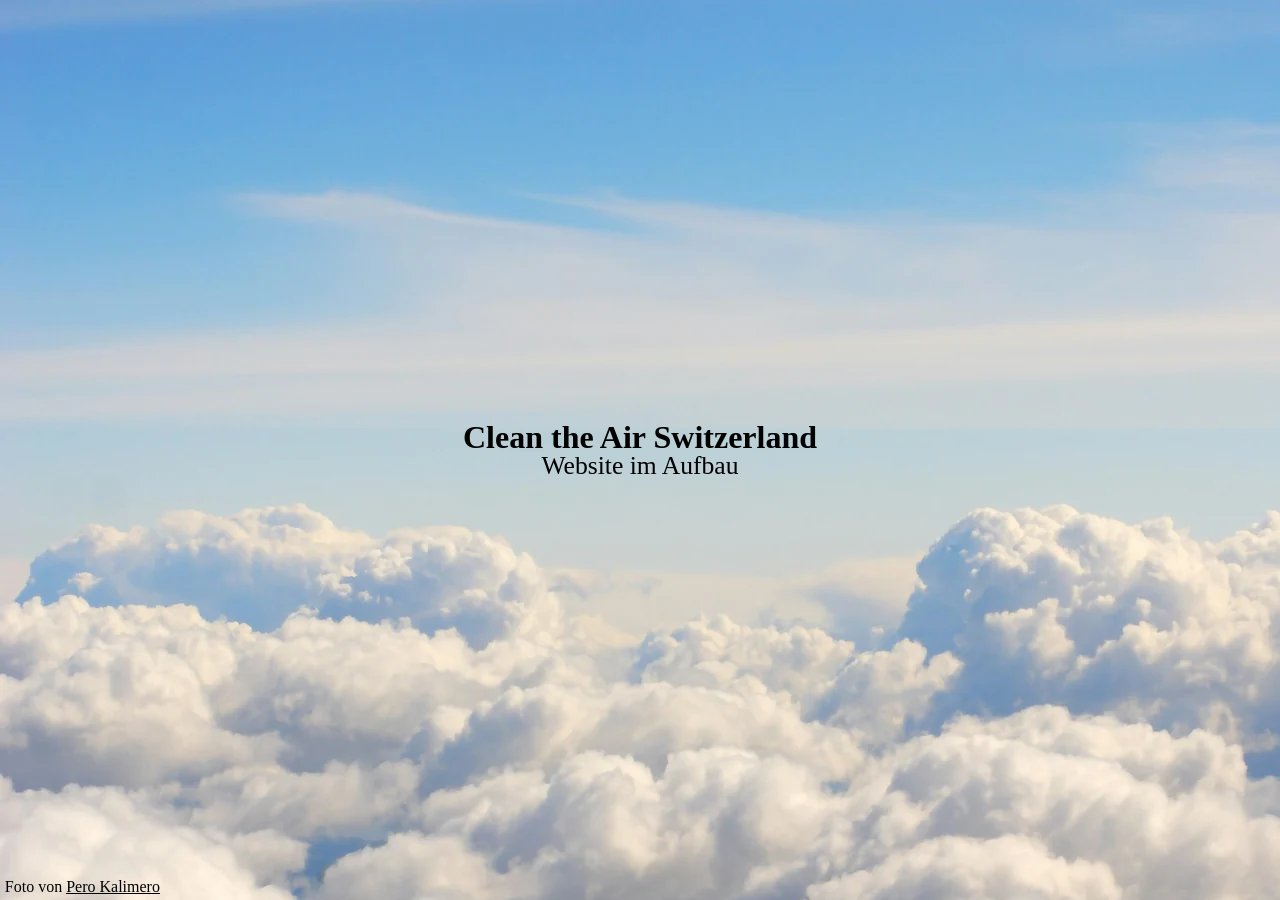
==== index.html @ 8ce50c1e "Initial Website-Draft" ====
<!DOCTYPE html>
<html lang="de">
<head>
    <meta charset="UTF-8">
    <title>Clean the Air Switzerland</title>
    <link rel="stylesheet" href="style/style.css">
</head>
<body>
<section id="welcome-content">
    <h1>Clean the Air Switzerland</h1>
    <p>Website im Aufbau</p>
</section>
<aside id="photo-credits">
    <p>Foto von <a href="https://unsplash.com/photos/nimbus-clouds-and-blue-calm-sky-9BJRGlqoIUk">Pero Kalimero</a></p>
</aside>

</body>
</html>
---- style/style.css ----
/* http://meyerweb.com/eric/tools/css/reset/
   v2.0 | 20110126
   License: none (public domain)
*/

html, body, div, span, applet, object, iframe,
h1, h2, h3, h4, h5, h6, p, blockquote, pre,
a, abbr, acronym, address, big, cite, code,
del, dfn, em, img, ins, kbd, q, s, samp,
small, strike, strong, sub, sup, tt, var,
b, u, i, center,
dl, dt, dd, ol, ul, li,
fieldset, form, label, legend,
table, caption, tbody, tfoot, thead, tr, th, td,
article, aside, canvas, details, embed,
figure, figcaption, footer, header, hgroup,
menu, nav, output, ruby, section, summary,
time, mark, audio, video {
    margin: 0;
    padding: 0;
    border: 0;
    font-size: 100%;
    font: inherit;
    vertical-align: baseline;
}
/* HTML5 display-role reset for older browsers */
article, aside, details, figcaption, figure,
footer, header, hgroup, menu, nav, section {
    display: block;
}
body {
    line-height: 1;
}
ol, ul {
    list-style: none;
}
blockquote, q {
    quotes: none;
}
blockquote:before, blockquote:after,
q:before, q:after {<
    content: '';
    content: none;
}
table {
    border-collapse: collapse;
    border-spacing: 0;
}

/* --------- */

body {
    background-image: url('../img/clouds-by-pero-kalimero.webp');
}

#welcome-content {
    position: absolute;
    top: 50%;
    left:50%;
    transform: translate(-50%, -50%);
    text-align: center;
}

h1 {
    font-weight: bold;
    font-size: 2rem;
}

p {
    font-size: 1.6rem;
}

#photo-credits {
    position: absolute;
    left: 0%;
    bottom: 0%;

    padding-left: 0.3rem;
    padding-bottom: 0.3rem;

    p {
        font-size: 1rem;
    }

    a {
        color: black;
    }


}
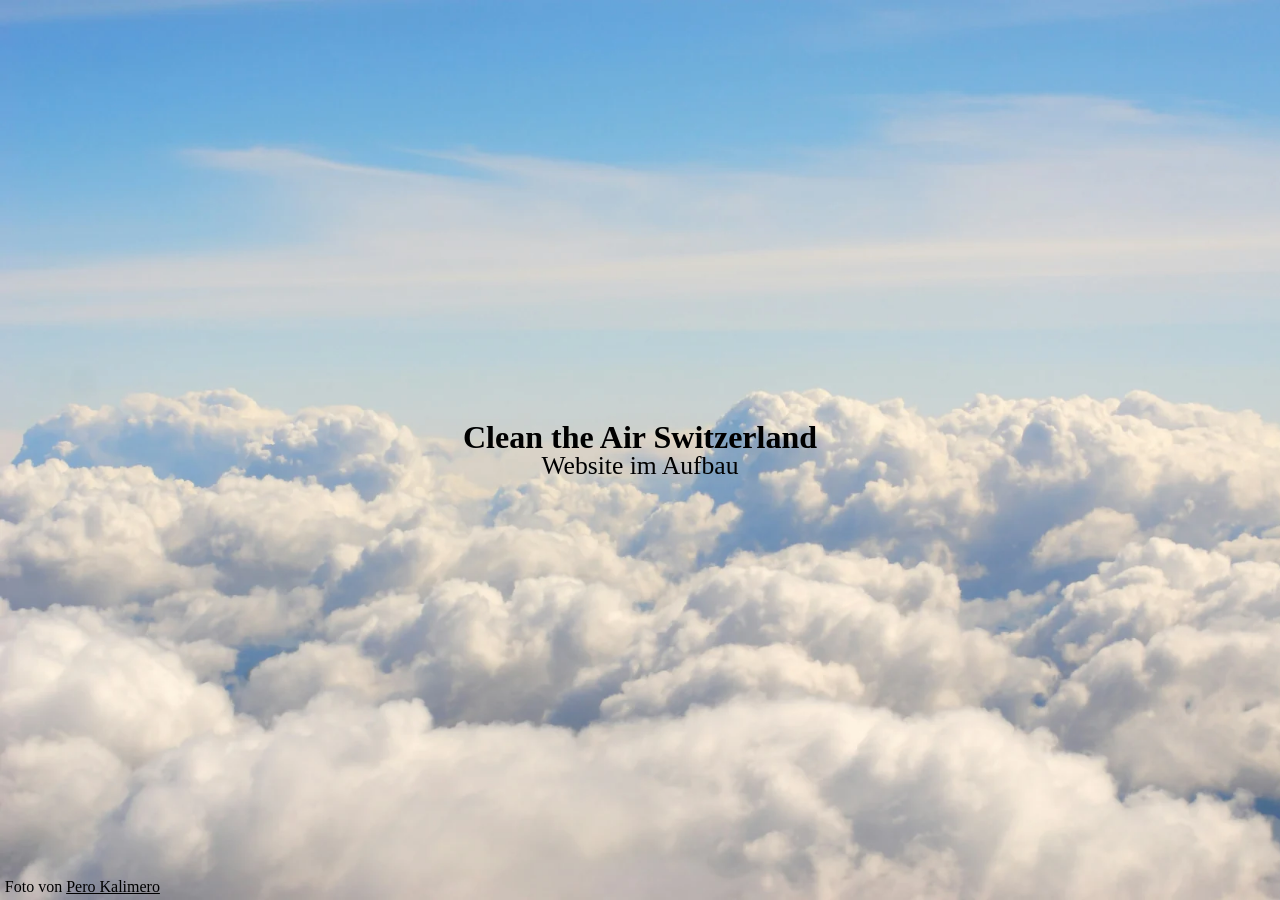
==== commit 98daa578: "Add Plausible" ====
--- a/index.html
+++ b/index.html
@@ -4,6 +4,7 @@
     <meta charset="UTF-8">
     <title>Clean the Air Switzerland</title>
     <link rel="stylesheet" href="style/style.css">
+    <script defer data-domain="clean-the-air.ch" src="https://plausible.io/js/script.file-downloads.outbound-links.pageview-props.tagged-events.js"></script>
 </head>
 <body>
 <section id="welcome-content">
--- a/style/style.css
+++ b/style/style.css
@@ -50,6 +50,12 @@
 /* --------- */
 
 body {
+    background-repeat: no-repeat;
+    background-size: cover;
+    background-attachment: fixed;
+    height: 100lvh;
+    width: 100vw;
+    margin: 0;
     background-image: url('../img/clouds-by-pero-kalimero.webp');
 }
 
@@ -85,6 +91,11 @@
     a {
         color: black;
     }
+}
 
 
+@media screen and (max-device-width: 1200px) {
+    h1 {
+        font-size: 3rem;
+    }
 }
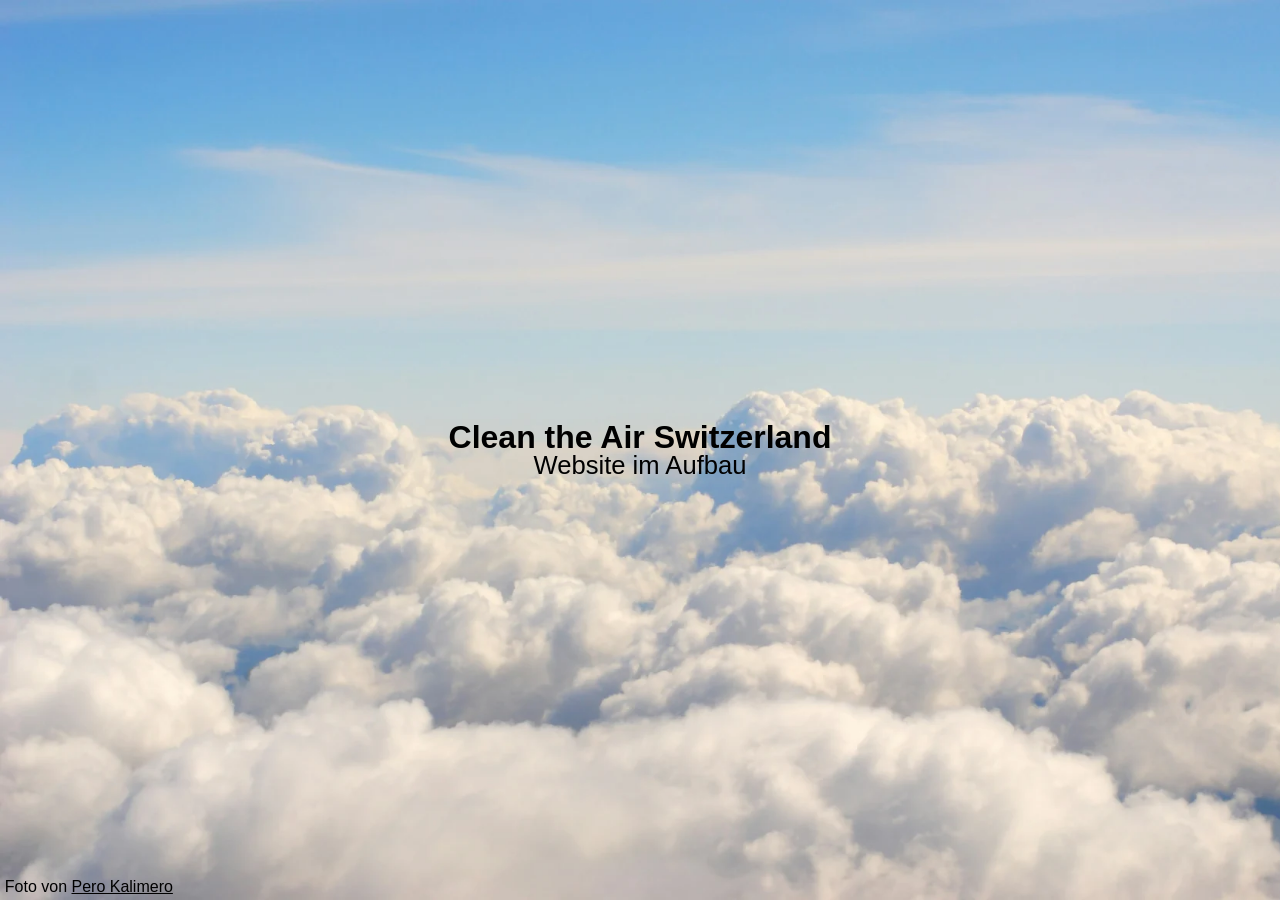
==== commit f67bb380: "Add Montserrat Font" ====
--- a/index.html
+++ b/index.html
@@ -14,6 +14,5 @@
 <aside id="photo-credits">
     <p>Foto von <a href="https://unsplash.com/photos/nimbus-clouds-and-blue-calm-sky-9BJRGlqoIUk">Pero Kalimero</a></p>
 </aside>
-
 </body>
 </html>
--- a/style/style.css
+++ b/style/style.css
@@ -49,6 +49,14 @@
 
 /* --------- */
 
+@font-face {
+    font-family: 'Montserrat';
+    src: url('../style/fonts/montserrat/montserrat-VariableFont_wght.ttf') format('woff2-variations');
+    font-weight: 100 1000;
+    font-stretch: 25% 151%;
+}
+
+
 body {
     background-repeat: no-repeat;
     background-size: cover;
@@ -57,6 +65,7 @@
     width: 100vw;
     margin: 0;
     background-image: url('../img/clouds-by-pero-kalimero.webp');
+    font-family: 'Montserrat', sans-serif;
 }
 
 #welcome-content {
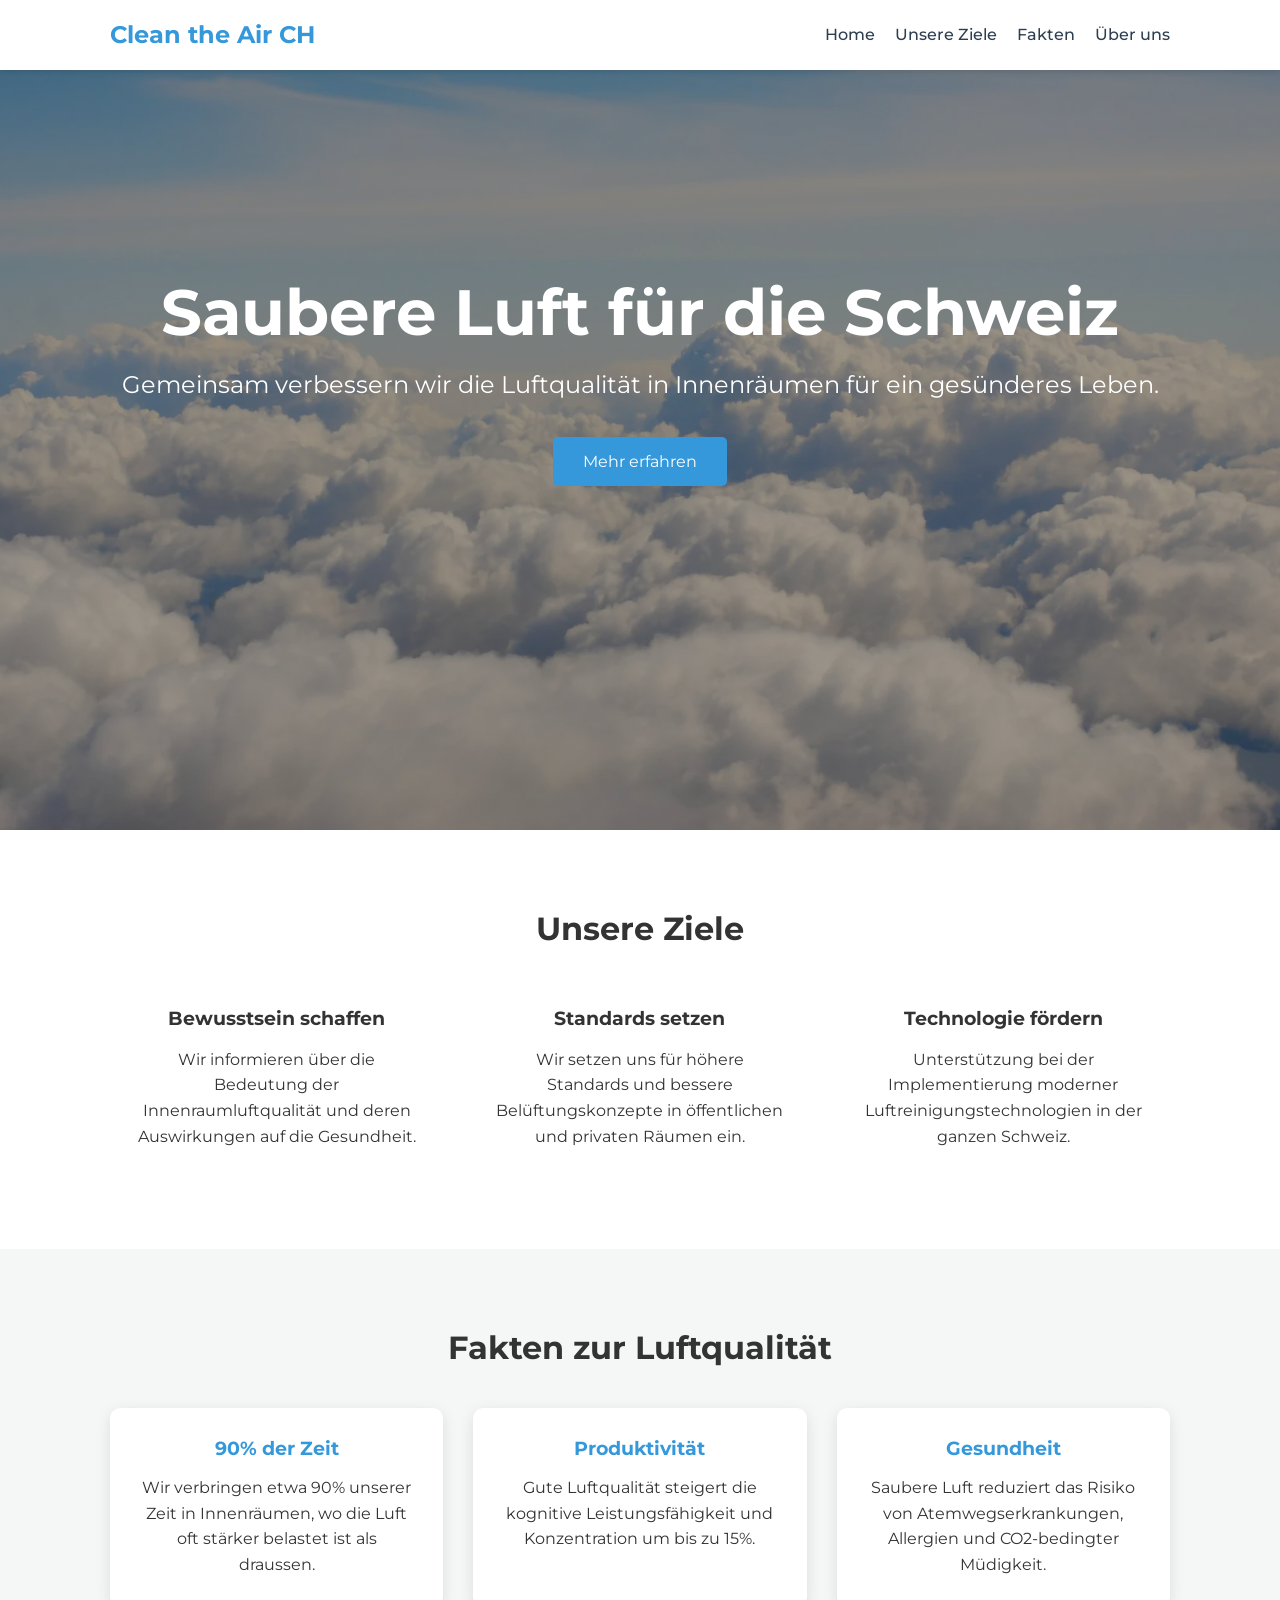
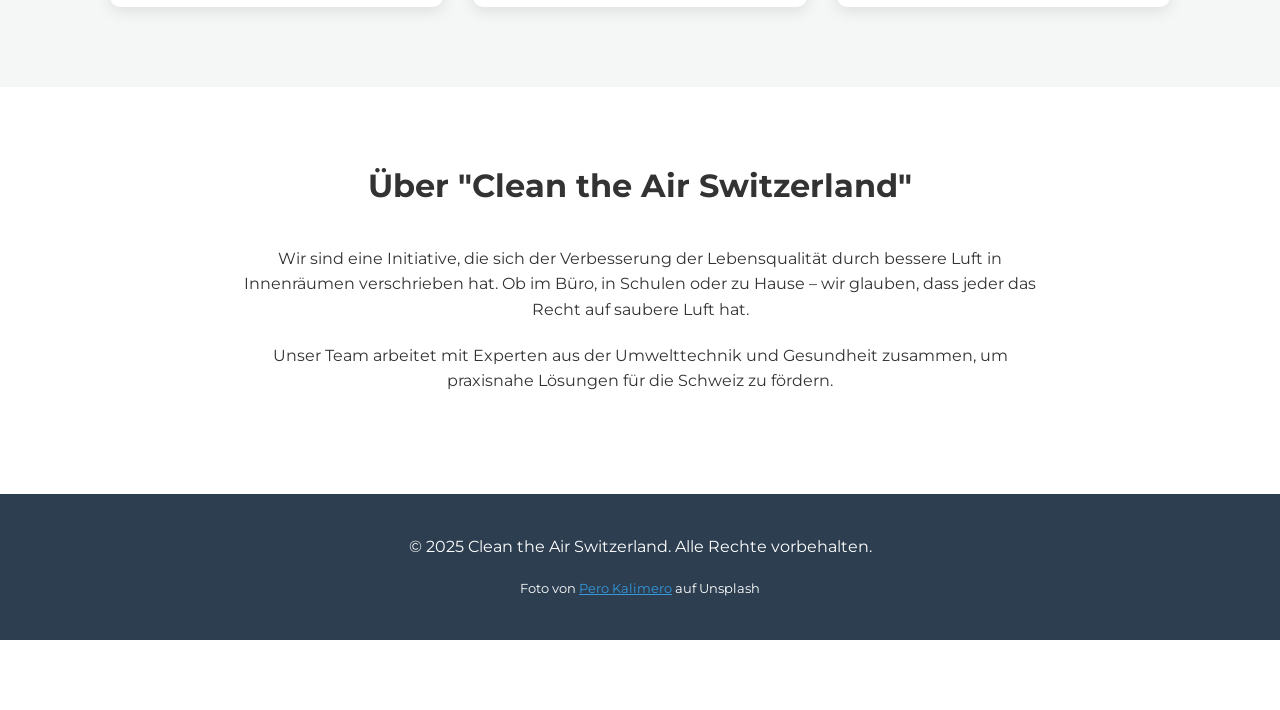
==== commit 2c1746f9: "Initial rewrite" ====
--- a/index.html
+++ b/index.html
@@ -2,17 +2,105 @@
 <html lang="de">
 <head>
     <meta charset="UTF-8">
+    <meta name="viewport" content="width=device-width, initial-scale=1.0">
     <title>Clean the Air Switzerland</title>
     <link rel="stylesheet" href="style/style.css">
-    <script defer data-domain="clean-the-air.ch" src="https://plausible.io/js/script.file-downloads.outbound-links.pageview-props.tagged-events.js"></script>
 </head>
 <body>
-<section id="welcome-content">
-    <h1>Clean the Air Switzerland</h1>
-    <p>Website im Aufbau</p>
-</section>
-<aside id="photo-credits">
-    <p>Foto von <a href="https://unsplash.com/photos/nimbus-clouds-and-blue-calm-sky-9BJRGlqoIUk">Pero Kalimero</a></p>
-</aside>
+    <header>
+        <nav class="navbar">
+            <div class="container">
+                <a href="#" class="logo">Clean the Air CH</a>
+                <button class="nav-toggle" aria-label="toggle navigation">
+                    <span class="hamburger"></span>
+                </button>
+                <ul class="nav-links">
+                    <li><a href="#home">Home</a></li>
+                    <li><a href="#goals">Unsere Ziele</a></li>
+                    <li><a href="#facts">Fakten</a></li>
+                    <li><a href="#about">Über uns</a></li>
+                </ul>
+            </div>
+        </nav>
+    </header>
+
+    <main>
+        <section id="home" class="hero">
+            <div class="container">
+                <div class="hero-content">
+                    <h1>Saubere Luft für die Schweiz</h1>
+                    <p>Gemeinsam verbessern wir die Luftqualität in Innenräumen für ein gesünderes Leben.</p>
+                    <a href="#facts" class="btn">Mehr erfahren</a>
+                </div>
+            </div>
+        </section>
+
+        <section id="goals" class="section">
+            <div class="container">
+                <h2 class="section-title">Unsere Ziele</h2>
+                <div class="grid">
+                    <div class="goal-item">
+                        <h3>Bewusstsein schaffen</h3>
+                        <p>Wir informieren über die Bedeutung der Innenraumluftqualität und deren Auswirkungen auf die Gesundheit.</p>
+                    </div>
+                    <div class="goal-item">
+                        <h3>Standards setzen</h3>
+                        <p>Wir setzen uns für höhere Standards und bessere Belüftungskonzepte in öffentlichen und privaten Räumen ein.</p>
+                    </div>
+                    <div class="goal-item">
+                        <h3>Technologie fördern</h3>
+                        <p>Unterstützung bei der Implementierung moderner Luftreinigungstechnologien in der ganzen Schweiz.</p>
+                    </div>
+                </div>
+            </div>
+        </section>
+
+        <section id="facts" class="section bg-light">
+            <div class="container">
+                <h2 class="section-title">Fakten zur Luftqualität</h2>
+                <div class="cards-grid">
+                    <div class="card">
+                        <div class="card-body">
+                            <h3>90% der Zeit</h3>
+                            <p>Wir verbringen etwa 90% unserer Zeit in Innenräumen, wo die Luft oft stärker belastet ist als draussen.</p>
+                        </div>
+                    </div>
+                    <div class="card">
+                        <div class="card-body">
+                            <h3>Produktivität</h3>
+                            <p>Gute Luftqualität steigert die kognitive Leistungsfähigkeit und Konzentration um bis zu 15%.</p>
+                        </div>
+                    </div>
+                    <div class="card">
+                        <div class="card-body">
+                            <h3>Gesundheit</h3>
+                            <p>Saubere Luft reduziert das Risiko von Atemwegserkrankungen, Allergien und CO2-bedingter Müdigkeit.</p>
+                        </div>
+                    </div>
+                </div>
+            </div>
+        </section>
+
+        <section id="about" class="section">
+            <div class="container">
+                <h2 class="section-title">Über "Clean the Air Switzerland"</h2>
+                <div class="about-content">
+                    <p>Wir sind eine Initiative, die sich der Verbesserung der Lebensqualität durch bessere Luft in Innenräumen verschrieben hat. Ob im Büro, in Schulen oder zu Hause – wir glauben, dass jeder das Recht auf saubere Luft hat.</p>
+                    <p>Unser Team arbeitet mit Experten aus der Umwelttechnik und Gesundheit zusammen, um praxisnahe Lösungen für die Schweiz zu fördern.</p>
+                </div>
+            </div>
+        </section>
+    </main>
+
+    <footer class="footer">
+        <div class="container">
+            <p>&copy; 2025 Clean the Air Switzerland. Alle Rechte vorbehalten.</p>
+            <div id="photo-credits">
+                <p>Foto von <a href="https://unsplash.com/@perokalimero">Pero Kalimero</a> auf Unsplash</p>
+            </div>
+        </div>
+    </footer>
+
+    <script src="js/main.js"></script>
 </body>
 </html>
--- a/style/style.css
+++ b/style/style.css
@@ -1,110 +1,291 @@
-/* http://meyerweb.com/eric/tools/css/reset/
-   v2.0 | 20110126
-   License: none (public domain)
-*/
-
-html, body, div, span, applet, object, iframe,
-h1, h2, h3, h4, h5, h6, p, blockquote, pre,
-a, abbr, acronym, address, big, cite, code,
-del, dfn, em, img, ins, kbd, q, s, samp,
-small, strike, strong, sub, sup, tt, var,
-b, u, i, center,
-dl, dt, dd, ol, ul, li,
-fieldset, form, label, legend,
-table, caption, tbody, tfoot, thead, tr, th, td,
-article, aside, canvas, details, embed,
-figure, figcaption, footer, header, hgroup,
-menu, nav, output, ruby, section, summary,
-time, mark, audio, video {
+/* Variables */
+:root {
+    --primary-color: #3498db;
+    --secondary-color: #2c3e50;
+    --bg-light: #f4f7f6;
+    --text-color: #333;
+    --white: #ffffff;
+    --font-main: 'Montserrat', sans-serif;
+}
+
+/* Reset and Base Styles */
+* {
     margin: 0;
     padding: 0;
-    border: 0;
-    font-size: 100%;
-    font: inherit;
-    vertical-align: baseline;
-}
-/* HTML5 display-role reset for older browsers */
-article, aside, details, figcaption, figure,
-footer, header, hgroup, menu, nav, section {
-    display: block;
-}
-body {
-    line-height: 1;
-}
-ol, ul {
-    list-style: none;
-}
-blockquote, q {
-    quotes: none;
-}
-blockquote:before, blockquote:after,
-q:before, q:after {<
-    content: '';
-    content: none;
-}
-table {
-    border-collapse: collapse;
-    border-spacing: 0;
-}
-
-/* --------- */
+    box-sizing: border-box;
+}
+
+html {
+    scroll-behavior: smooth;
+}
 
 @font-face {
     font-family: 'Montserrat';
-    src: url('../style/fonts/montserrat/montserrat-VariableFont_wght.ttf') format('woff2-variations');
+    src: url('fonts/montserrat/Montserrat-VariableFont_wght.ttf') format('truetype');
     font-weight: 100 1000;
-    font-stretch: 25% 151%;
-}
-
+}
 
 body {
-    background-repeat: no-repeat;
-    background-size: cover;
-    background-attachment: fixed;
-    height: 100lvh;
-    width: 100vw;
-    margin: 0;
-    background-image: url('../img/clouds-by-pero-kalimero.webp');
-    font-family: 'Montserrat', sans-serif;
-}
-
-#welcome-content {
+    font-family: var(--font-main);
+    line-height: 1.6;
+    color: var(--text-color);
+    overflow-x: hidden;
+}
+
+.container {
+    max-width: 1100px;
+    margin: 0 auto;
+    padding: 0 20px;
+}
+
+/* Typography */
+h1, h2, h3 {
+    margin-bottom: 1rem;
+    line-height: 1.2;
+}
+
+/* Navbar */
+.navbar {
+    background-color: var(--white);
+    height: 70px;
+    display: flex;
+    align-items: center;
+    position: fixed;
+    top: 0;
+    width: 100%;
+    z-index: 1000;
+    box-shadow: 0 2px 5px rgba(0,0,0,0.1);
+}
+
+.navbar .container {
+    display: flex;
+    justify-content: space-between;
+    align-items: center;
+    width: 100%;
+}
+
+.logo {
+    font-size: 1.5rem;
+    font-weight: bold;
+    text-decoration: none;
+    color: var(--primary-color);
+}
+
+.nav-links {
+    display: none;
+    list-style: none;
+}
+
+.nav-links li {
+    margin-left: 20px;
+}
+
+.nav-links a {
+    text-decoration: none;
+    color: var(--secondary-color);
+    font-weight: 500;
+    transition: color 0.3s;
+}
+
+.nav-links a:hover {
+    color: var(--primary-color);
+}
+
+/* Mobile Toggle */
+.nav-toggle {
+    display: block;
+    cursor: pointer;
+    background: transparent;
+    border: none;
+    padding: 10px;
+}
+
+.hamburger {
+    display: block;
+    width: 25px;
+    height: 3px;
+    background: var(--secondary-color);
+    position: relative;
+    transition: background 0.3s;
+}
+
+.hamburger::before,
+.hamburger::after {
+    content: '';
     position: absolute;
-    top: 50%;
-    left:50%;
-    transform: translate(-50%, -50%);
-    text-align: center;
-}
-
-h1 {
-    font-weight: bold;
+    width: 25px;
+    height: 3px;
+    background: var(--secondary-color);
+    transition: transform 0.3s;
+}
+
+.hamburger::before { top: -8px; }
+.hamburger::after { bottom: -8px; }
+
+/* Hamburger Animation */
+.nav-toggle.is-active .hamburger {
+    background: transparent;
+}
+.nav-toggle.is-active .hamburger::before {
+    transform: rotate(45deg) translate(5px, 6px);
+}
+.nav-toggle.is-active .hamburger::after {
+    transform: rotate(-45deg) translate(5px, -6px);
+}
+
+/* Mobile Menu Visible */
+.nav-links-visible {
+    display: flex;
+    flex-direction: column;
+    position: absolute;
+    top: 70px;
+    left: 0;
+    width: 100%;
+    background: var(--white);
+    padding: 20px;
+    box-shadow: 0 5px 5px rgba(0,0,0,0.1);
+}
+
+.nav-links-visible li {
+    margin: 10px 0;
+}
+
+/* Hero Section */
+.hero {
+    height: 100vh;
+    background: linear-gradient(rgba(0,0,0,0.4), rgba(0,0,0,0.4)), url('../img/clouds-by-pero-kalimero.webp') no-repeat center center/cover;
+    display: flex;
+    align-items: center;
+    justify-content: center;
+    text-align: center;
+    color: var(--white);
+    margin-top: -70px;
+}
+
+.hero h1 {
+    font-size: 2.5rem;
+}
+
+.hero p {
+    font-size: 1.2rem;
+    margin-bottom: 2rem;
+}
+
+.btn {
+    display: inline-block;
+    padding: 12px 30px;
+    background: var(--primary-color);
+    color: var(--white);
+    text-decoration: none;
+    border-radius: 5px;
+    transition: background 0.3s;
+}
+
+.btn:hover {
+    background: #2980b9;
+}
+
+/* Sections */
+.section {
+    padding: 80px 0;
+}
+
+.section-title {
+    text-align: center;
     font-size: 2rem;
-}
-
-p {
-    font-size: 1.6rem;
+    margin-bottom: 40px;
+}
+
+.bg-light {
+    background-color: var(--bg-light);
+}
+
+/* Grid Layouts */
+.grid, .cards-grid {
+    display: grid;
+    grid-template-columns: 1fr;
+    gap: 30px;
+}
+
+.goal-item {
+    text-align: center;
+    padding: 20px;
+}
+
+/* Cards */
+.card {
+    background: var(--white);
+    border-radius: 10px;
+    box-shadow: 0 4px 15px rgba(0,0,0,0.1);
+    overflow: hidden;
+    transition: transform 0.3s;
+}
+
+.card:hover {
+    transform: translateY(-5px);
+}
+
+.card-body {
+    padding: 30px;
+    text-align: center;
+}
+
+.card-body h3 {
+    color: var(--primary-color);
+    margin-bottom: 15px;
+}
+
+/* About Section */
+.about-content {
+    max-width: 800px;
+    margin: 0 auto;
+    text-align: center;
+}
+
+.about-content p {
+    margin-bottom: 20px;
+}
+
+/* Footer */
+.footer {
+    background: var(--secondary-color);
+    color: var(--white);
+    padding: 40px 0;
+    text-align: center;
 }
 
 #photo-credits {
-    position: absolute;
-    left: 0%;
-    bottom: 0%;
-
-    padding-left: 0.3rem;
-    padding-bottom: 0.3rem;
-
-    p {
-        font-size: 1rem;
-    }
-
-    a {
-        color: black;
-    }
-}
-
-
-@media screen and (max-device-width: 1200px) {
-    h1 {
-        font-size: 3rem;
+    margin-top: 20px;
+    font-size: 0.8rem;
+}
+
+#photo-credits a {
+    color: var(--primary-color);
+}
+
+/* Media Queries */
+@media (min-width: 768px) {
+    .nav-toggle {
+        display: none;
+    }
+
+    .nav-links {
+        display: flex;
+    }
+
+    .grid, .cards-grid {
+        grid-template-columns: repeat(3, 1fr);
+    }
+
+    .hero h1 {
+        font-size: 4rem;
+    }
+
+    .hero p {
+        font-size: 1.5rem;
+    }
+
+    .nav-links-visible {
+        display: none;
     }
 }
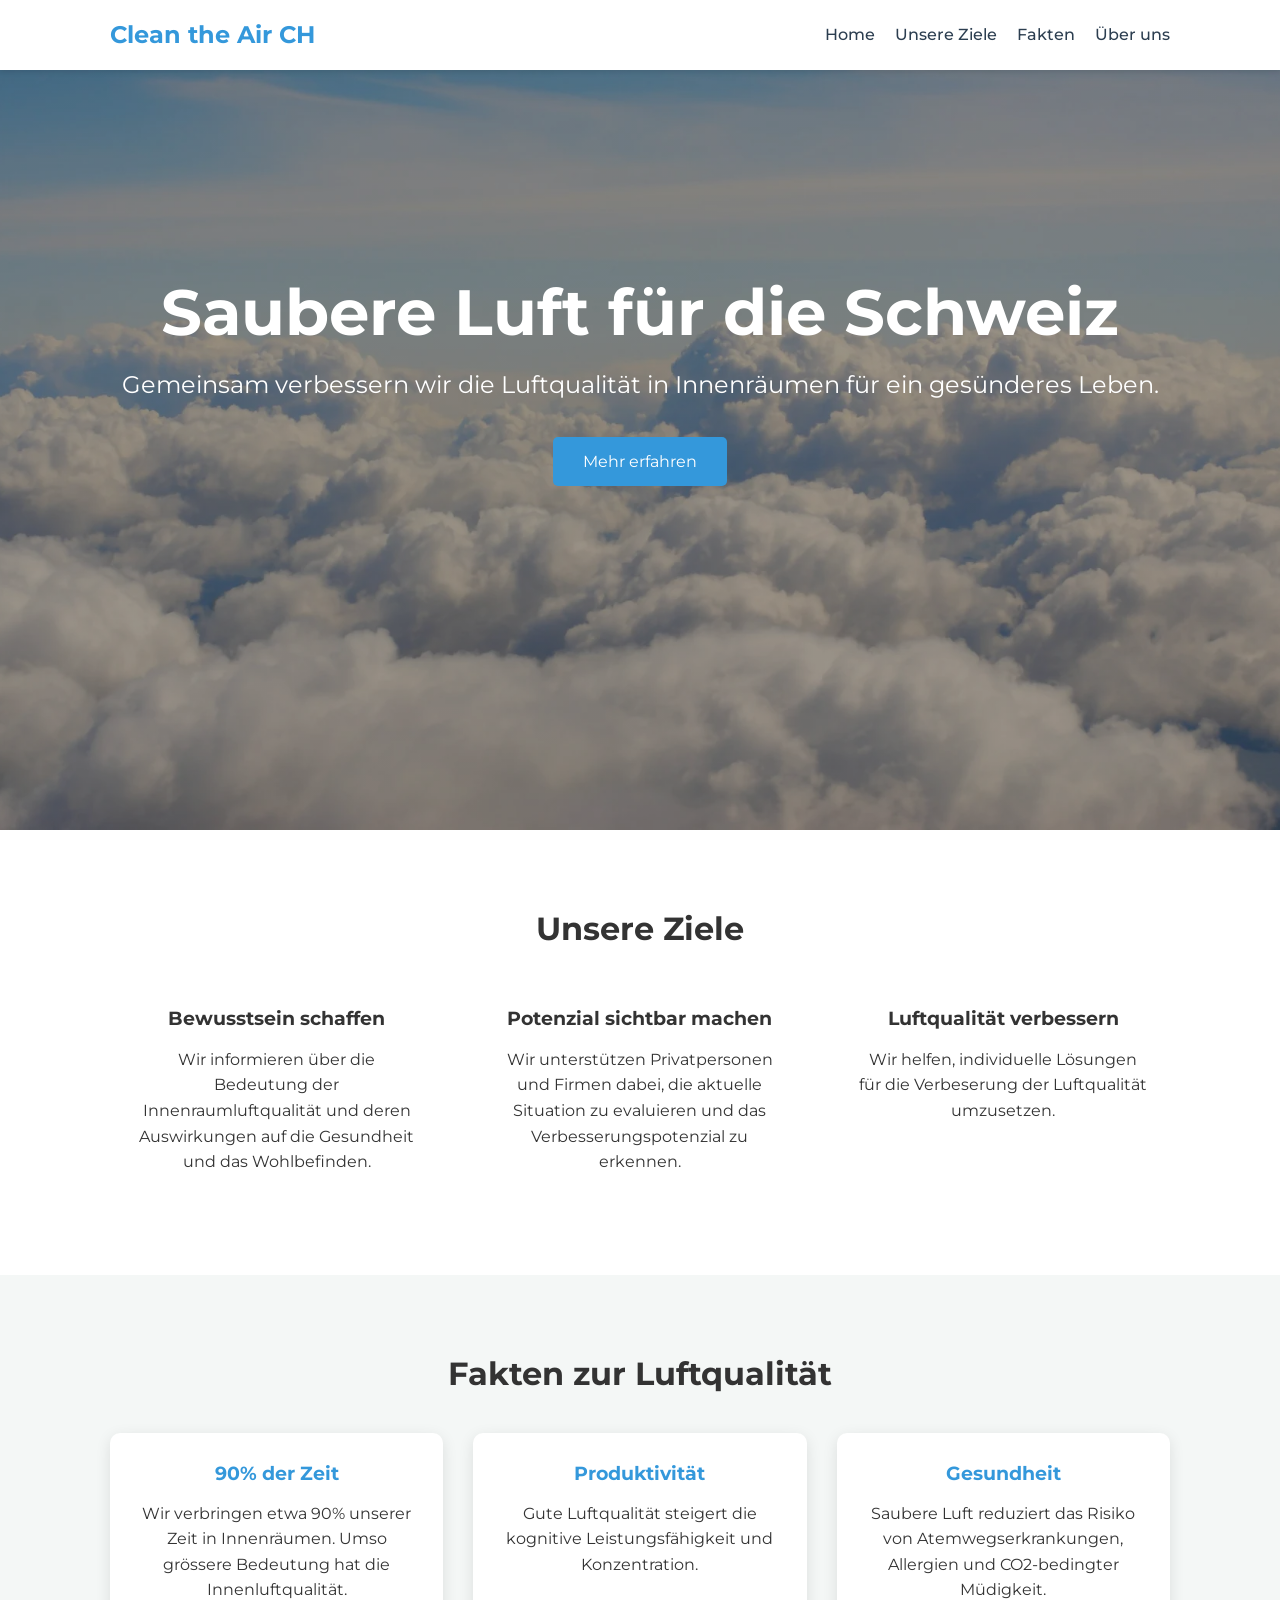
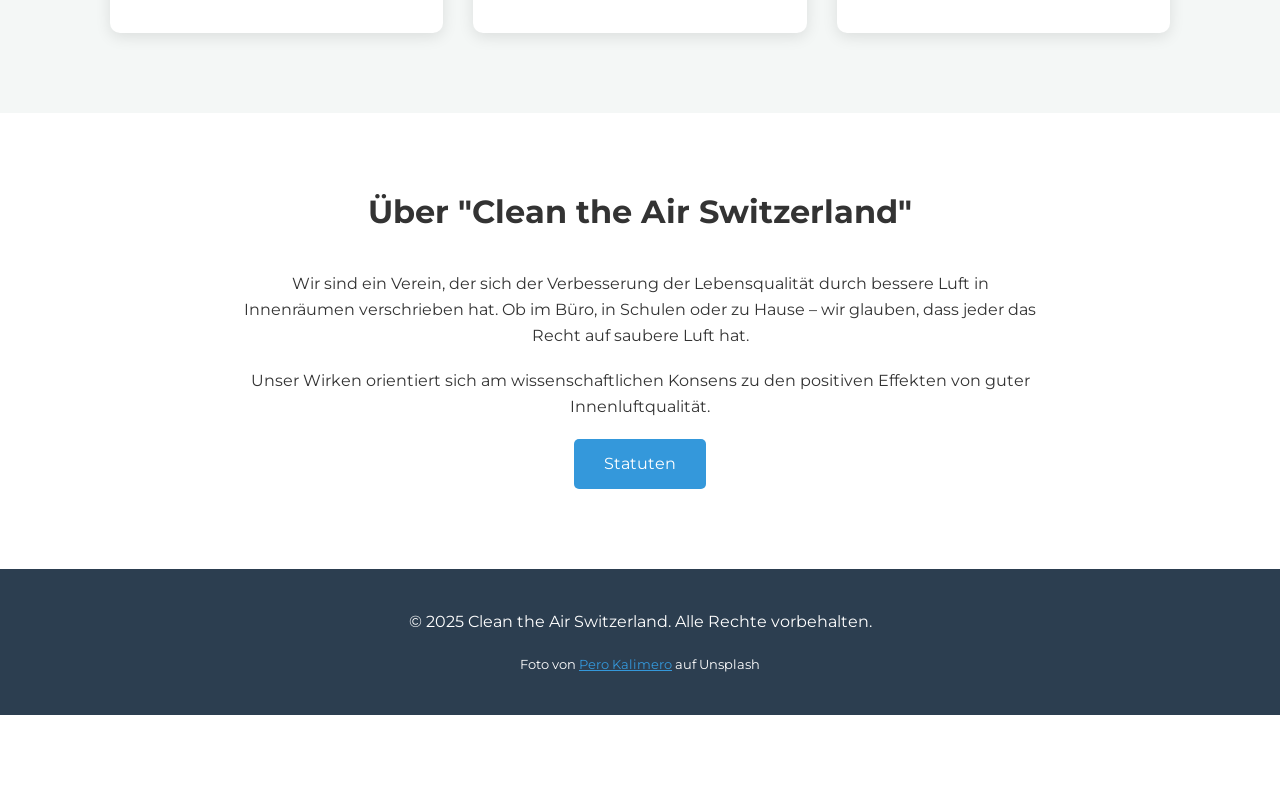
==== commit 3fc5c696: "Add Statuten and small improvements" ====
--- a/index.html
+++ b/index.html
@@ -5,6 +5,7 @@
     <meta name="viewport" content="width=device-width, initial-scale=1.0">
     <title>Clean the Air Switzerland</title>
     <link rel="stylesheet" href="style/style.css">
+    <script defer data-domain="clean-the-air.ch" src="https://plausible.io/js/script.file-downloads.outbound-links.pageview-props.tagged-events.js"></script>
 </head>
 <body>
     <header>
@@ -41,15 +42,15 @@
                 <div class="grid">
                     <div class="goal-item">
                         <h3>Bewusstsein schaffen</h3>
-                        <p>Wir informieren über die Bedeutung der Innenraumluftqualität und deren Auswirkungen auf die Gesundheit.</p>
+                        <p>Wir informieren über die Bedeutung der Innenraumluftqualität und deren Auswirkungen auf die Gesundheit und das Wohlbefinden.</p>
                     </div>
                     <div class="goal-item">
-                        <h3>Standards setzen</h3>
-                        <p>Wir setzen uns für höhere Standards und bessere Belüftungskonzepte in öffentlichen und privaten Räumen ein.</p>
+                        <h3>Potenzial sichtbar machen</h3>
+                        <p>Wir unterstützen Privatpersonen und Firmen dabei, die aktuelle Situation zu evaluieren und das Verbesserungspotenzial zu erkennen.</p>
                     </div>
                     <div class="goal-item">
-                        <h3>Technologie fördern</h3>
-                        <p>Unterstützung bei der Implementierung moderner Luftreinigungstechnologien in der ganzen Schweiz.</p>
+                        <h3>Luftqualität verbessern</h3>
+                        <p>Wir helfen, individuelle Lösungen für die Verbeserung der Luftqualität umzusetzen.</p>
                     </div>
                 </div>
             </div>
@@ -62,13 +63,13 @@
                     <div class="card">
                         <div class="card-body">
                             <h3>90% der Zeit</h3>
-                            <p>Wir verbringen etwa 90% unserer Zeit in Innenräumen, wo die Luft oft stärker belastet ist als draussen.</p>
+                            <p>Wir verbringen etwa 90% unserer Zeit in Innenräumen. Umso grössere Bedeutung hat die Innenluftqualität.</p>
                         </div>
                     </div>
                     <div class="card">
                         <div class="card-body">
                             <h3>Produktivität</h3>
-                            <p>Gute Luftqualität steigert die kognitive Leistungsfähigkeit und Konzentration um bis zu 15%.</p>
+                            <p>Gute Luftqualität steigert die kognitive Leistungsfähigkeit und Konzentration.</p>
                         </div>
                     </div>
                     <div class="card">
@@ -85,8 +86,9 @@
             <div class="container">
                 <h2 class="section-title">Über "Clean the Air Switzerland"</h2>
                 <div class="about-content">
-                    <p>Wir sind eine Initiative, die sich der Verbesserung der Lebensqualität durch bessere Luft in Innenräumen verschrieben hat. Ob im Büro, in Schulen oder zu Hause – wir glauben, dass jeder das Recht auf saubere Luft hat.</p>
-                    <p>Unser Team arbeitet mit Experten aus der Umwelttechnik und Gesundheit zusammen, um praxisnahe Lösungen für die Schweiz zu fördern.</p>
+                    <p>Wir sind ein Verein, der sich der Verbesserung der Lebensqualität durch bessere Luft in Innenräumen verschrieben hat. Ob im Büro, in Schulen oder zu Hause – wir glauben, dass jeder das Recht auf saubere Luft hat.</p>
+                    <p>Unser Wirken orientiert sich am wissenschaftlichen Konsens zu den positiven Effekten von guter Innenluftqualität.</p>
+                    <a href="docs/statuten/clean-the-air-switzerland-statuten-v1.pdf" class="btn">Statuten</a>
                 </div>
             </div>
         </section>
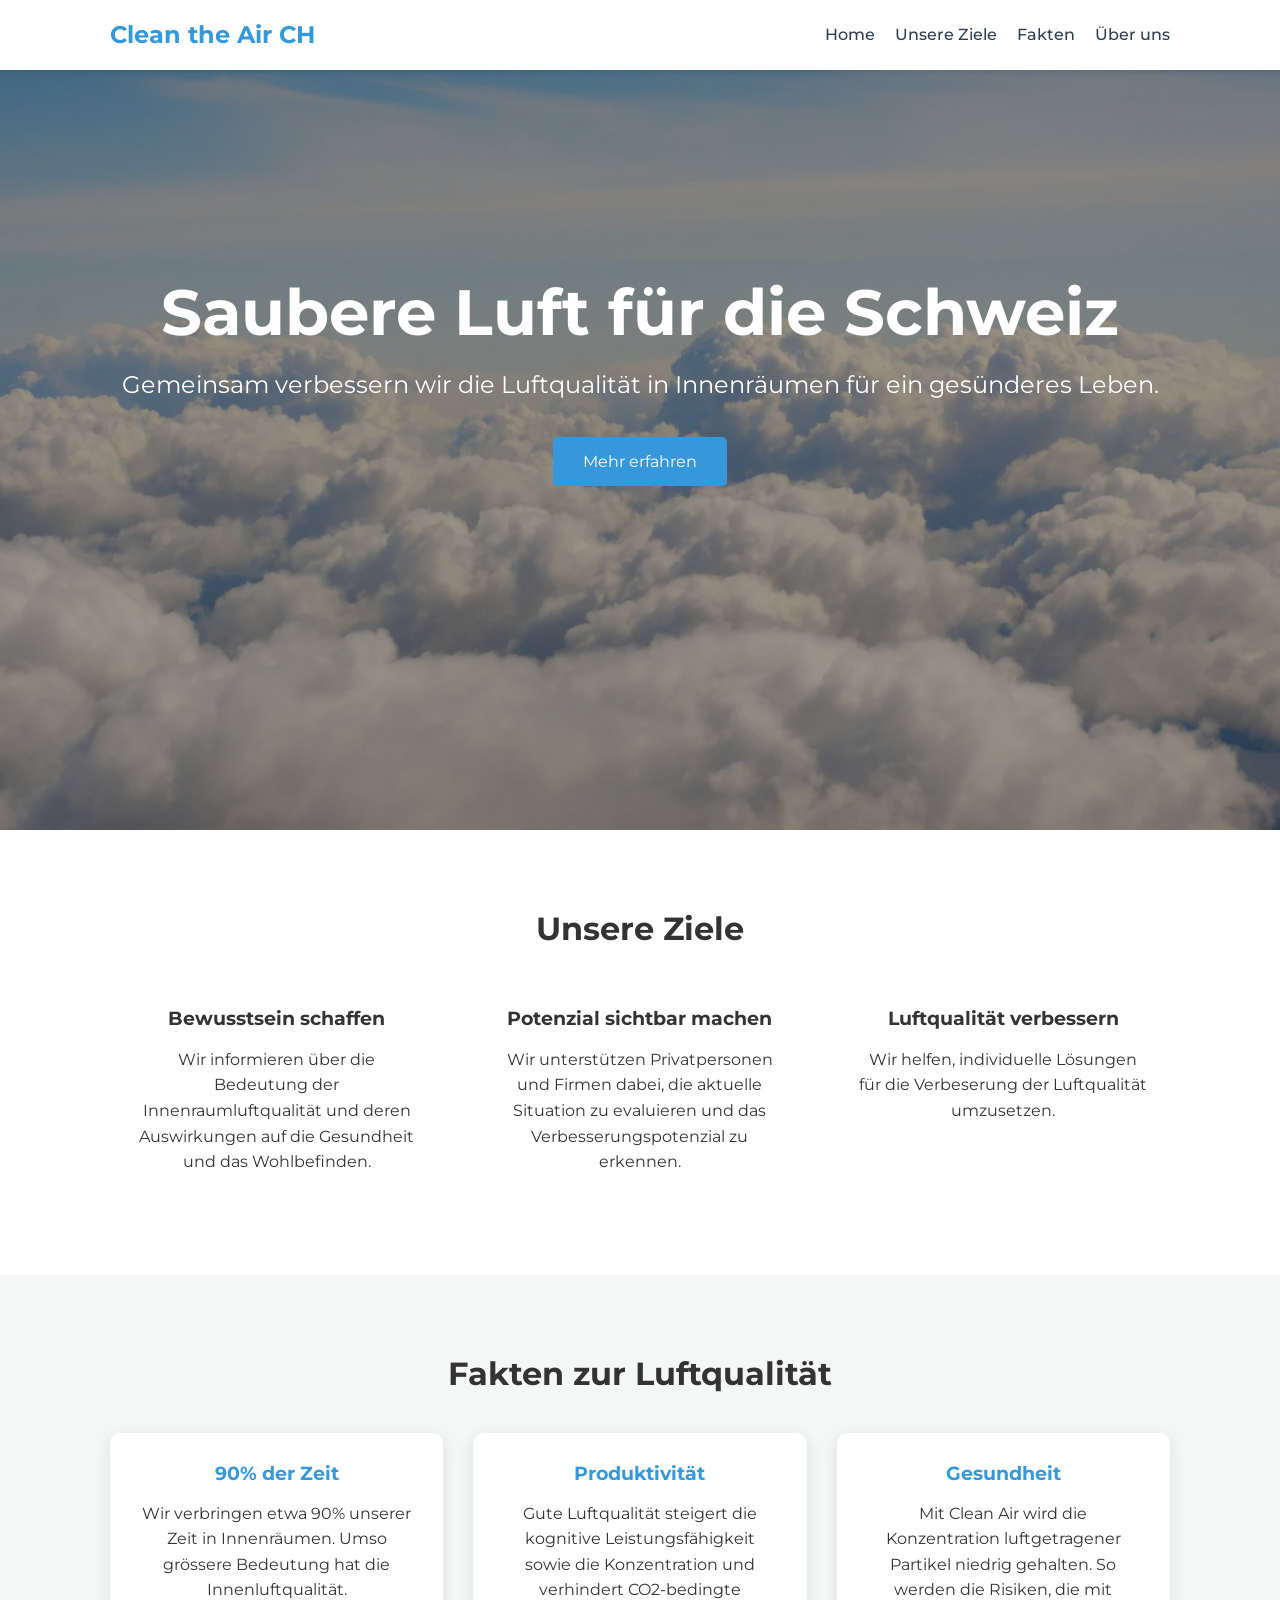
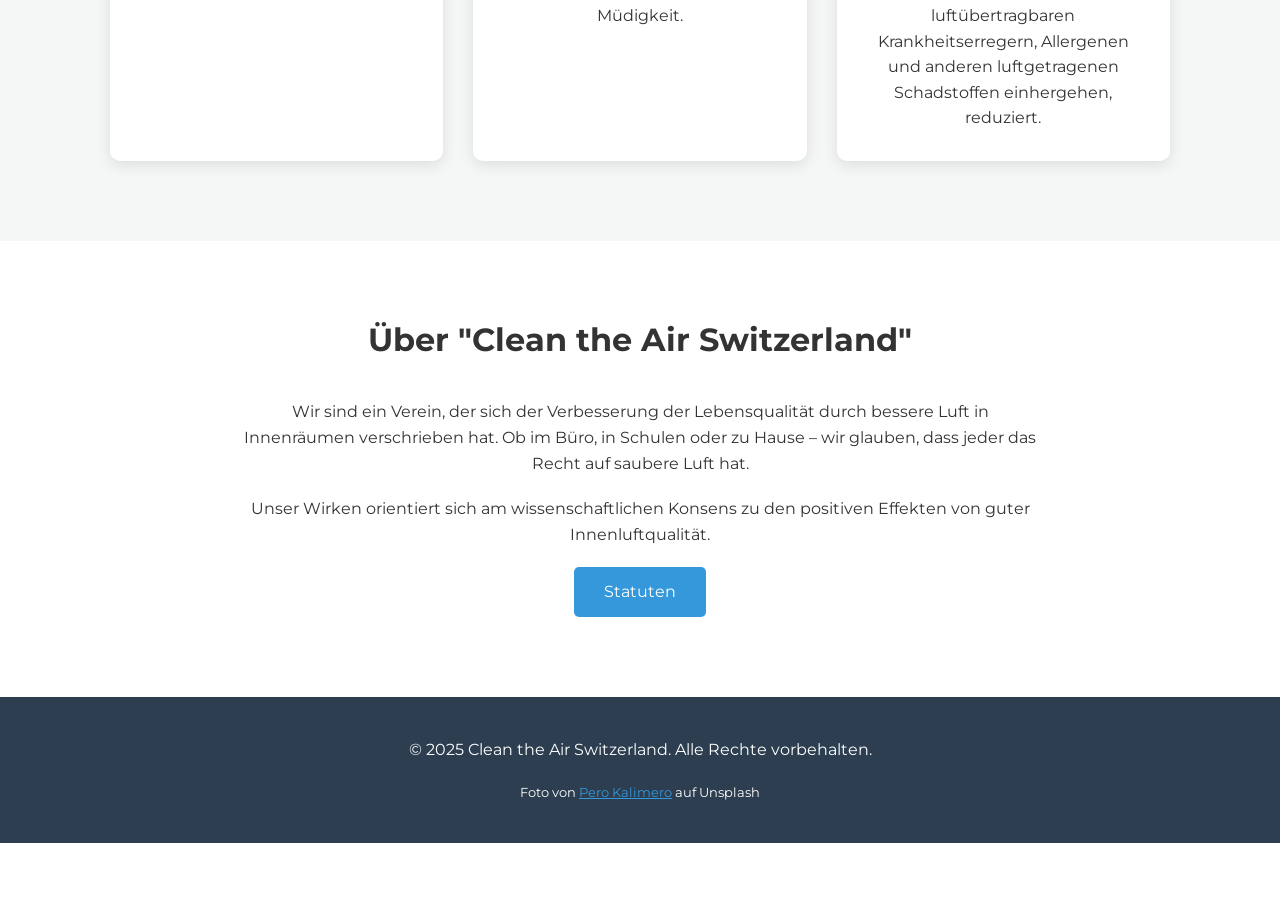
==== commit 47299963: "Improve facts section" ====
--- a/index.html
+++ b/index.html
@@ -69,13 +69,13 @@
                     <div class="card">
                         <div class="card-body">
                             <h3>Produktivität</h3>
-                            <p>Gute Luftqualität steigert die kognitive Leistungsfähigkeit und Konzentration.</p>
+                            <p>Gute Luftqualität steigert die kognitive Leistungsfähigkeit sowie die Konzentration und verhindert CO2-bedingte Müdigkeit.</p>
                         </div>
                     </div>
                     <div class="card">
                         <div class="card-body">
                             <h3>Gesundheit</h3>
-                            <p>Saubere Luft reduziert das Risiko von Atemwegserkrankungen, Allergien und CO2-bedingter Müdigkeit.</p>
+                            <p>Mit Clean Air wird die Konzentration luftgetragener Partikel niedrig gehalten. So werden die Risiken, die mit luftübertragbaren Krankheitserregern, Allergenen und anderen luftgetragenen Schadstoffen einhergehen, reduziert.</p>
                         </div>
                     </div>
                 </div>
@@ -105,4 +105,5 @@
 
     <script src="js/main.js"></script>
 </body>
-</html>+</html>
+
